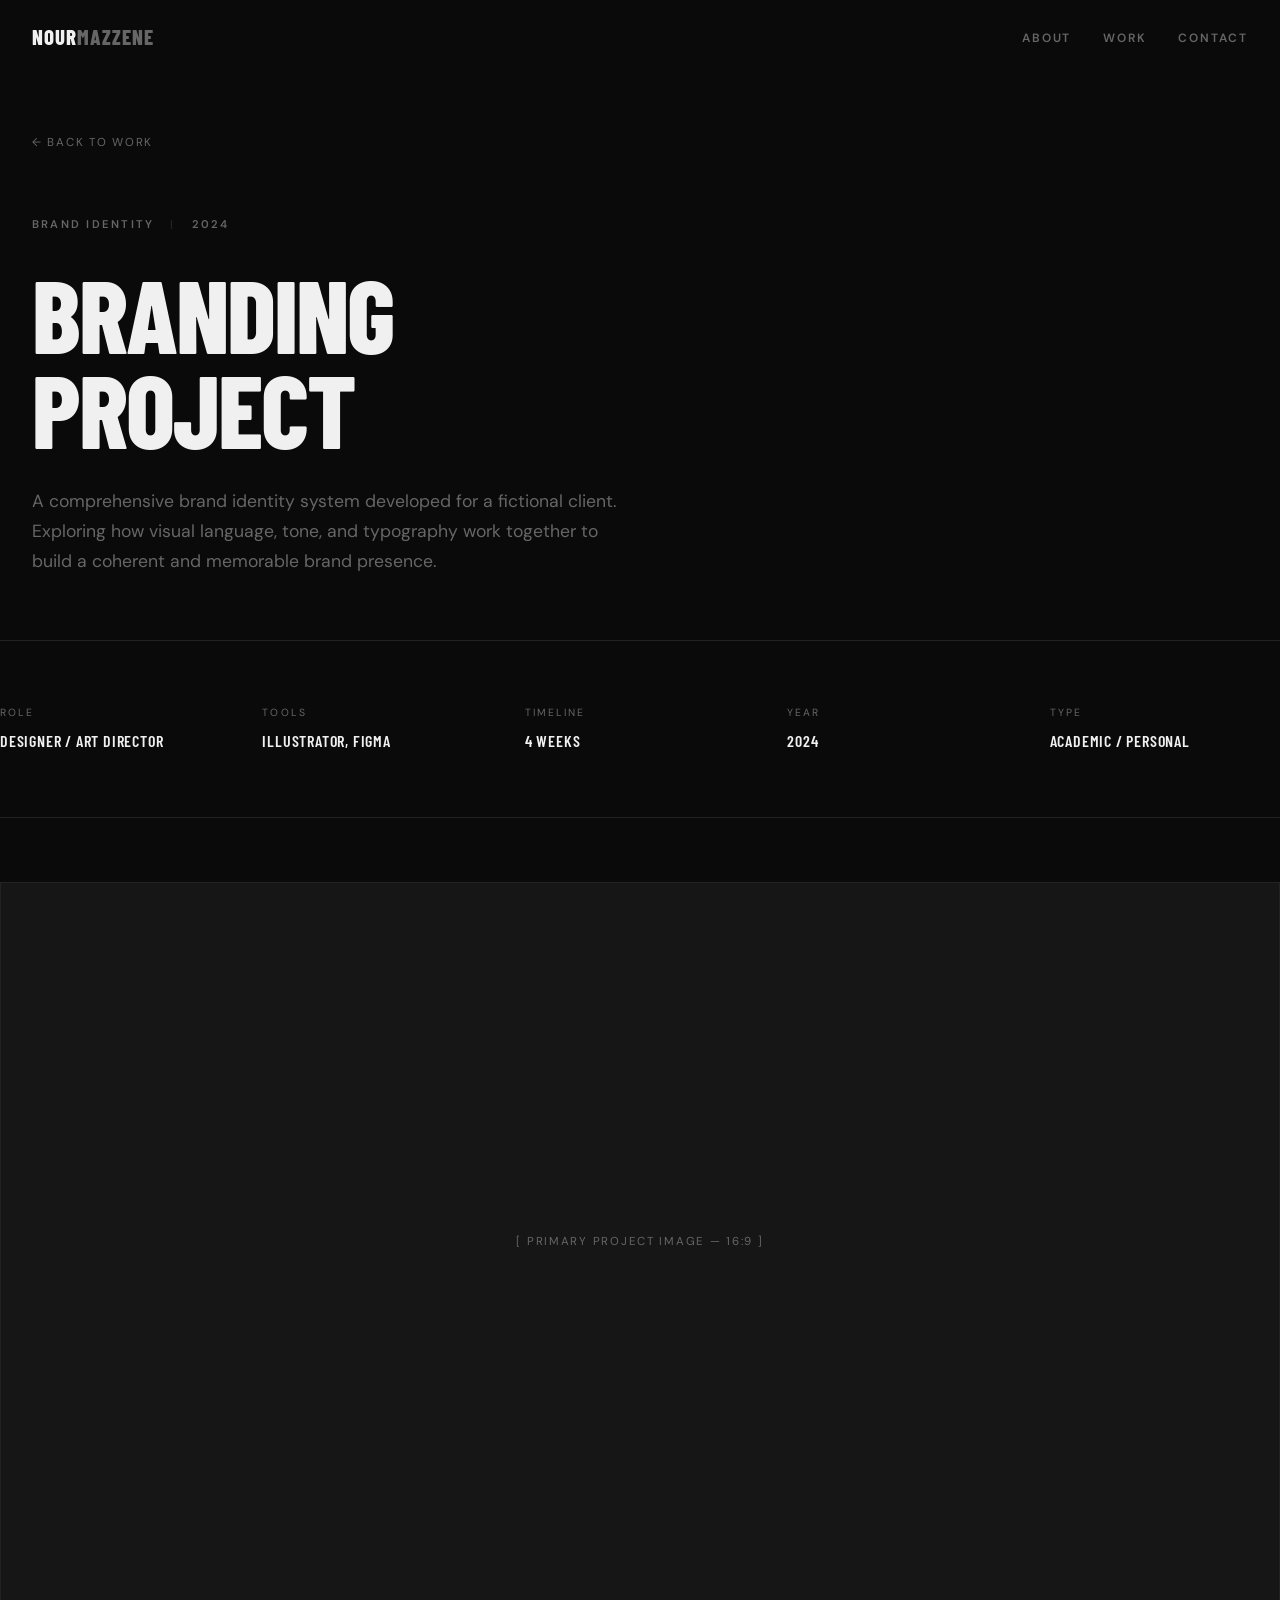
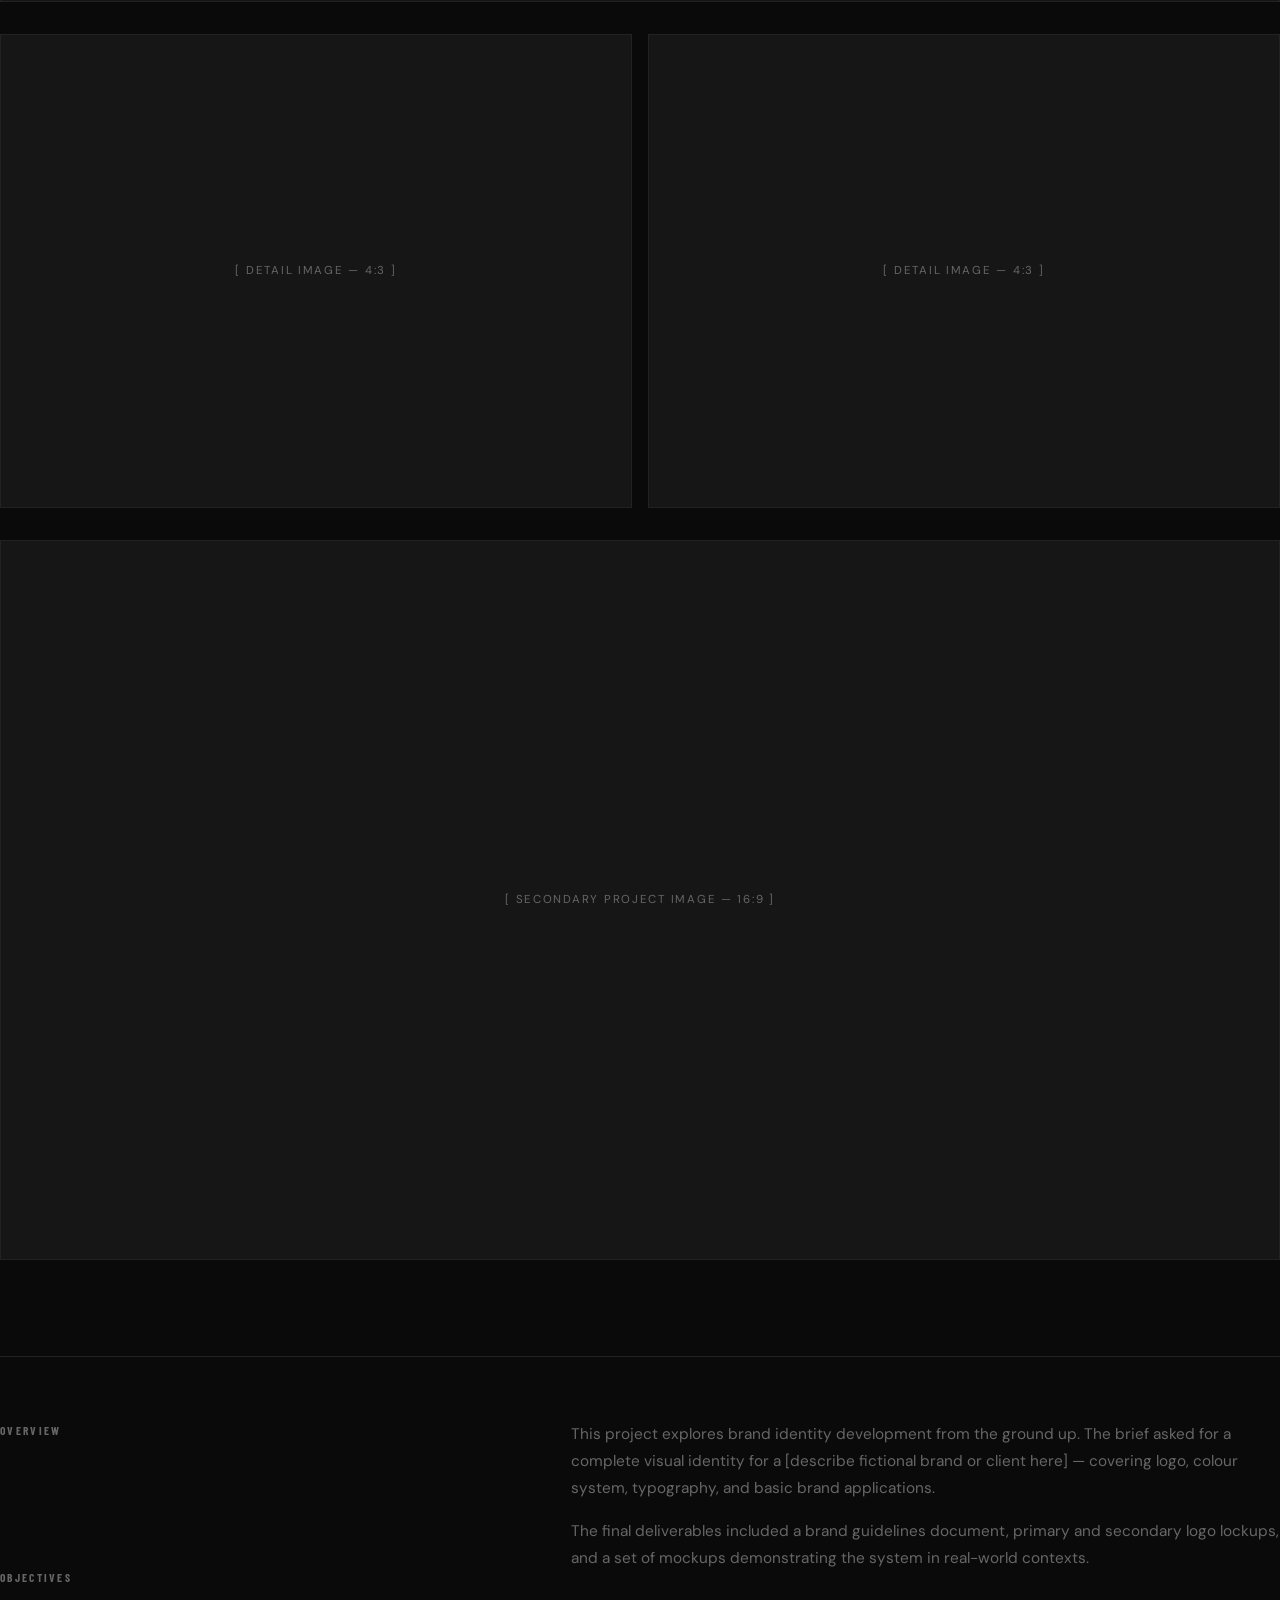
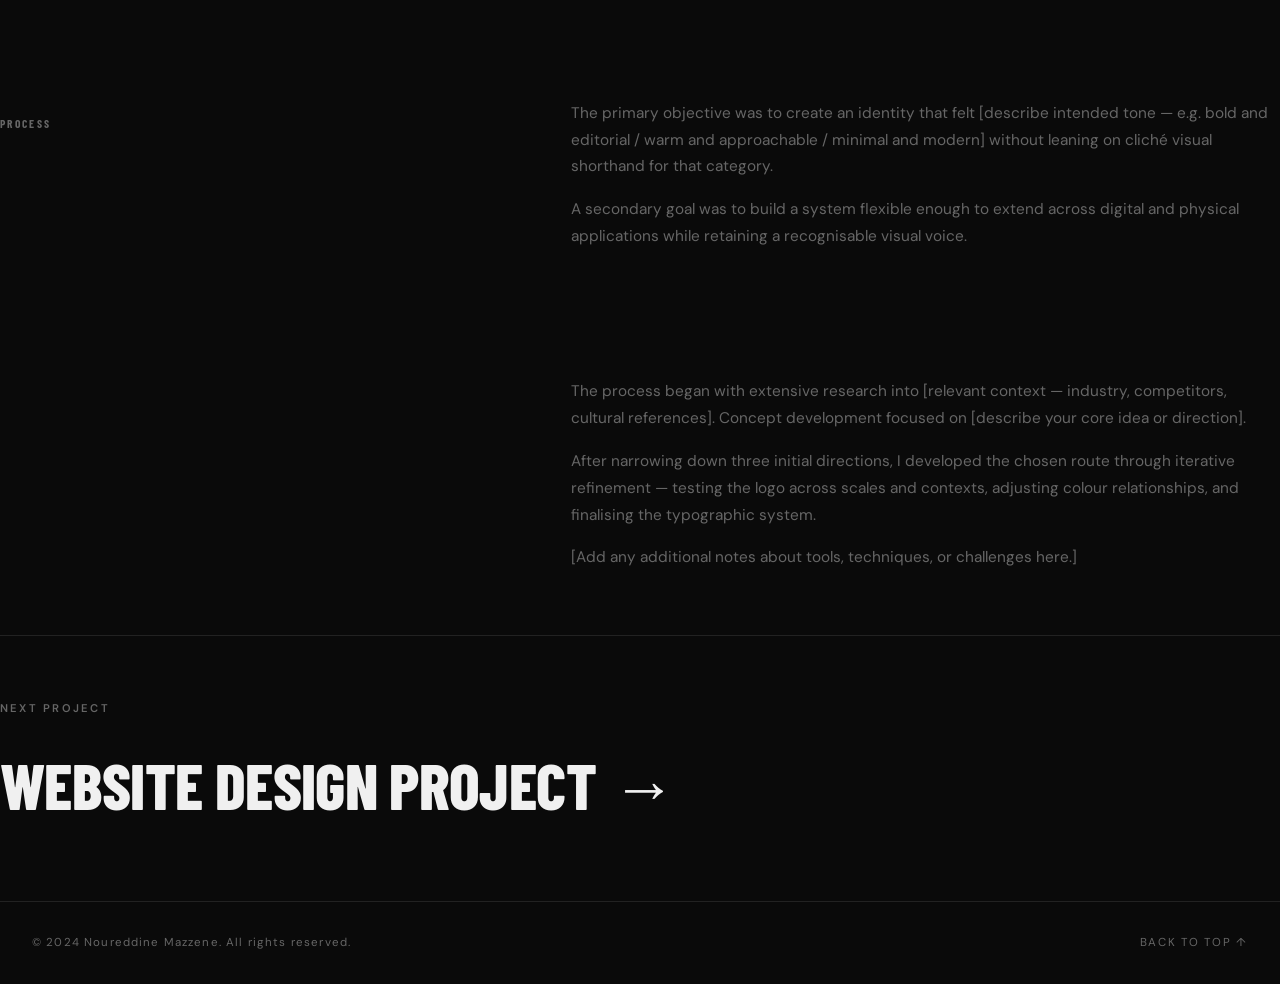
==== portfolio/project-template.html @ fda340e9 "Uploaded Portfolio" ====
<!DOCTYPE html>
<html lang="en">
<head>
  <meta charset="UTF-8" />
  <meta name="viewport" content="width=device-width, initial-scale=1.0" />

  <!-- =====================================================
       PAGE TITLE — replace with the actual project name
       ===================================================== -->
  <title>Project — Noureddine Mazzene</title>
  <meta name="description" content="A detailed look at [Project Name] by [Your Name]." />

  <!-- Google Fonts — same as homepage -->
  <link rel="preconnect" href="https://fonts.googleapis.com" />
  <link rel="preconnect" href="https://fonts.gstatic.com" crossorigin />
  <link href="https://fonts.googleapis.com/css2?family=Barlow+Condensed:ital,wght@0,400;0,600;0,700;0,800;0,900;1,800&family=DM+Sans:wght@300;400;500;600&display=swap" rel="stylesheet" />

  <!-- Main stylesheet — same file used on every page -->
  <link rel="stylesheet" href="css/style.css" />
</head>

<body>

  <!-- =====================================================
       HEADER / NAVIGATION
       — Identical to homepage — copy any changes here too
       ===================================================== -->
  <header class="header" id="header">
    <div class="container">
      <div class="header__inner">

        <!-- Logo / Name — replace "Your Name" -->
        <a href="index.html" class="header__logo">
          Nour<span>Mazzene</span>
        </a>

        <nav class="nav" aria-label="Main navigation">

          <button class="nav__toggle" aria-expanded="false" aria-label="Toggle navigation">
            <span></span>
            <span></span>
            <span></span>
          </button>

          <ul class="nav__list">
            <li><a href="index.html#about"   class="nav__link">About</a></li>
            <li><a href="index.html#work"    class="nav__link">Work</a></li>
            <li><a href="index.html#contact" class="nav__link">Contact</a></li>
          </ul>
        </nav>

      </div>
    </div>
  </header>
  <!-- END HEADER -->


  <!-- =====================================================
       PROJECT HERO
       — Large title and description for this specific project
       ===================================================== -->
  <section class="project-hero">
    <div class="container">

      <!-- Back to work link -->
      <a href="index.html#work" class="project-hero__back">
        ← Back to Work
      </a>

      <!-- Meta row: category tag + year -->
      <div class="project-hero__meta reveal">
        <!-- Replace category and year -->
        <span class="text-label">Brand Identity</span>
        <span class="text-label" style="color: var(--color-border);">|</span>
        <span class="text-label">2024</span>
      </div>

      <!-- Project title — replace with actual project name -->
      <h1 class="project-hero__title reveal">
        Branding<br>Project
      </h1>

      <!-- One or two sentence overview — replace later -->
      <p class="project-hero__description reveal">
        <!-- Replace this text later -->
        A comprehensive brand identity system developed for a fictional
        client. Exploring how visual language, tone, and typography work
        together to build a coherent and memorable brand presence.
      </p>

    </div>
  </section>
  <!-- END PROJECT HERO -->


  <!-- =====================================================
       PROJECT INFO STRIP
       — Role, tools, timeline etc.
       ===================================================== -->
  <div class="project-info container reveal">

    <!-- Replace each value below -->
    <div class="project-info__item">
      <div class="project-info__label">Role</div>
      <!-- Replace with your actual role on this project -->
      <div class="project-info__value">Designer / Art Director</div>
    </div>

    <div class="project-info__item">
      <div class="project-info__label">Tools</div>
      <!-- Replace with tools you used -->
      <div class="project-info__value">Illustrator, Figma</div>
    </div>

    <div class="project-info__item">
      <div class="project-info__label">Timeline</div>
      <!-- Replace with actual timeline -->
      <div class="project-info__value">4 Weeks</div>
    </div>

    <div class="project-info__item">
      <div class="project-info__label">Year</div>
      <!-- Replace with year -->
      <div class="project-info__value">2024</div>
    </div>

    <div class="project-info__item">
      <div class="project-info__label">Type</div>
      <!-- Replace with project type -->
      <div class="project-info__value">Academic / Personal</div>
    </div>

  </div>
  <!-- END PROJECT INFO -->


  <!-- =====================================================
       PROJECT VISUALS
       — Swap placeholder boxes for real images later
       To add a real image:
         Replace <div class="project-visual-full">...</div>
         with    <img src="images/your-project/image1.jpg" alt="Description" class="project-visual-full" style="object-fit:cover;" />
       ===================================================== -->
  <div class="project-visuals container">

    <!-- Full-width image 1 — main hero image for the project -->
    <div class="project-visual-full reveal">
      <!-- Swap in final project image here -->
      [ Primary Project Image — 16:9 ]
    </div>

    <!-- Two-column image grid -->
    <div class="project-visual-grid reveal">

      <div class="project-visual-half">
        <!-- Swap in final project image here -->
        [ Detail Image — 4:3 ]
      </div>

      <div class="project-visual-half">
        <!-- Swap in final project image here -->
        [ Detail Image — 4:3 ]
      </div>

    </div><!-- end .project-visual-grid -->

    <!-- Full-width image 2 — additional overview or detail -->
    <div class="project-visual-full reveal">
      <!-- Swap in final project image here -->
      [ Secondary Project Image — 16:9 ]
    </div>

  </div>
  <!-- END PROJECT VISUALS -->


  <!-- =====================================================
       PROJECT CONTENT
       — Written descriptions: objectives, process, reflection
       ===================================================== -->
  <div class="project-content container">

    <!-- Left column: section headings -->
    <div class="project-content__sidebar">

      <div class="project-content__section reveal">
        <h2 class="project-content__heading">Overview</h2>
      </div>

      <div class="project-content__section reveal" style="margin-top: var(--space-xl);">
        <h2 class="project-content__heading">Objectives</h2>
      </div>

      <div class="project-content__section reveal" style="margin-top: var(--space-xl);">
        <h2 class="project-content__heading">Process</h2>
      </div>

    </div>

    <!-- Right column: text bodies -->
    <div class="project-content__body">

      <!-- Overview / Description — what is this project? -->
      <div class="project-content__section reveal">
        <p class="text-body">
          <!-- Replace this text later -->
          This project explores brand identity development from the ground up.
          The brief asked for a complete visual identity for a [describe fictional
          brand or client here] — covering logo, colour system, typography, and
          basic brand applications.
        </p>
        <p class="text-body">
          <!-- Replace this text later -->
          The final deliverables included a brand guidelines document, primary
          and secondary logo lockups, and a set of mockups demonstrating the
          system in real-world contexts.
        </p>
      </div>

      <!-- Objectives / Intentions — why did you approach it this way? -->
      <div class="project-content__section reveal" style="margin-top: var(--space-xl);">
        <p class="text-body">
          <!-- Replace this text later -->
          The primary objective was to create an identity that felt [describe
          intended tone — e.g. bold and editorial / warm and approachable /
          minimal and modern] without leaning on cliché visual shorthand for
          that category.
        </p>
        <p class="text-body">
          <!-- Replace this text later -->
          A secondary goal was to build a system flexible enough to extend
          across digital and physical applications while retaining a
          recognisable visual voice.
        </p>
      </div>

      <!-- Process — how did you make it? -->
      <div class="project-content__section reveal" style="margin-top: var(--space-xl);">
        <p class="text-body">
          <!-- Replace this text later -->
          The process began with extensive research into [relevant context —
          industry, competitors, cultural references]. Concept development
          focused on [describe your core idea or direction].
        </p>
        <p class="text-body">
          <!-- Replace this text later -->
          After narrowing down three initial directions, I developed the chosen
          route through iterative refinement — testing the logo across scales
          and contexts, adjusting colour relationships, and finalising the
          typographic system.
        </p>
        <p class="text-body">
          <!-- Replace this text later -->
          [Add any additional notes about tools, techniques, or challenges here.]
        </p>
      </div>

    </div><!-- end .project-content__body -->

  </div>
  <!-- END PROJECT CONTENT -->


  <!-- =====================================================
       NEXT PROJECT LINK
       — Leads to the next project page
       ===================================================== -->
  <div class="project-next container">
    <p class="text-label project-next__label">Next Project</p>

    <!-- Replace href with the next project's actual file -->
    <!-- Replace the project name text too -->
    <a href="project-template.html" class="project-next__link">
      <span>Website Design Project</span>
      <span>→</span>
    </a>
  </div>
  <!-- END NEXT PROJECT -->


  <!-- =====================================================
       FOOTER — identical to homepage
       ===================================================== -->
  <footer class="footer">
    <div class="container">
      <div class="footer__inner">
        <!-- Replace "Your Name" -->
        <p class="footer__copy">&copy; 2024 Noureddine Mazzene. All rights reserved.</p>
        <span class="footer__back-top">Back to Top ↑</span>
      </div>
    </div>
  </footer>
  <!-- END FOOTER -->


  <!-- JavaScript — same file as homepage -->
  <script src="js/main.js"></script>

</body>
</html>
---- portfolio/css/style.css ----
/* ============================================================
   PORTFOLIO — style.css
   ============================================================
   Table of Contents:
   01. CSS Variables (colors, fonts, spacing)
   02. Reset & Base
   03. Typography
   04. Layout Utilities
   05. Header & Navigation
   06. Hero Section
   07. About Section
   08. Projects Section
   09. Contact Section
   10. Footer
   11. Project Detail Page
   12. Animations
   13. Responsive Styles
   ============================================================ */


/* ============================================================
   01. CSS VARIABLES
   — Edit colors and fonts here to restyle the whole site
   ============================================================ */
:root {
  /* Colors — swap these to retheme easily */
  --color-bg:           #0a0a0a;   /* main background */
  --color-bg-alt:       #111111;   /* slightly lighter bg for alternating sections */
  --color-surface:      #161616;   /* card / surface backgrounds */
  --color-border:       #222222;   /* subtle borders */
  --color-text:         #f0f0f0;   /* primary text */
  --color-text-muted:   #666666;   /* secondary / subdued text */
  --color-accent:       #ffffff;   /* accent — currently pure white for high contrast */
  --color-accent-dim:   #aaaaaa;   /* dimmer accent for hover states */

  /* Typography — swap Google Font names here */
  --font-display:  'Barlow Condensed', sans-serif;  /* bold display headings */
  --font-body:     'DM Sans', sans-serif;            /* clean readable body */

  /* Spacing scale */
  --space-xs:   0.5rem;
  --space-sm:   1rem;
  --space-md:   2rem;
  --space-lg:   4rem;
  --space-xl:   8rem;
  --space-2xl: 12rem;

  /* Max content width */
  --max-width: 1280px;

  /* Transition */
  --transition: 0.3s ease;
}


/* ============================================================
   02. RESET & BASE
   ============================================================ */
*, *::before, *::after {
  box-sizing: border-box;
  margin: 0;
  padding: 0;
}

html {
  scroll-behavior: smooth;
  font-size: 16px;
}

body {
  background-color: var(--color-bg);
  color: var(--color-text);
  font-family: var(--font-body);
  line-height: 1.6;
  overflow-x: hidden;
  -webkit-font-smoothing: antialiased;
}

img {
  display: block;
  max-width: 100%;
  height: auto;
}

a {
  color: inherit;
  text-decoration: none;
}

ul {
  list-style: none;
}

button {
  cursor: pointer;
  background: none;
  border: none;
  font: inherit;
  color: inherit;
}


/* ============================================================
   03. TYPOGRAPHY
   — Heading scale inspired by editorial boldness
   ============================================================ */

/* Display heading — massive, dominant */
.text-display {
  font-family: var(--font-display);
  font-size: clamp(4rem, 12vw, 10rem);
  font-weight: 800;
  line-height: 0.9;
  letter-spacing: -0.02em;
  text-transform: uppercase;
}

/* Section headings */
.text-heading {
  font-family: var(--font-display);
  font-size: clamp(2rem, 5vw, 4rem);
  font-weight: 700;
  line-height: 1;
  letter-spacing: -0.01em;
  text-transform: uppercase;
}

/* Sub-headings */
.text-subheading {
  font-family: var(--font-display);
  font-size: clamp(1.1rem, 2vw, 1.5rem);
  font-weight: 600;
  letter-spacing: 0.08em;
  text-transform: uppercase;
}

/* Body text */
.text-body {
  font-family: var(--font-body);
  font-size: clamp(0.95rem, 1.2vw, 1.1rem);
  line-height: 1.75;
  color: var(--color-text-muted);
}

/* Eyebrow label — small caps label above a heading */
.text-label {
  font-family: var(--font-body);
  font-size: 0.7rem;
  font-weight: 600;
  letter-spacing: 0.2em;
  text-transform: uppercase;
  color: var(--color-text-muted);
}


/* ============================================================
   04. LAYOUT UTILITIES
   ============================================================ */

/* Inner container — centers and limits content width */
.container {
  width: 100%;
  max-width: var(--max-width);
  margin: 0 auto;
  padding: 0 var(--space-md);
}

/* Generic section padding */
.section {
  padding: var(--space-xl) 0;
}

/* Alternating section background */
.section--alt {
  background-color: var(--color-bg-alt);
}

/* Horizontal divider line */
.divider {
  width: 100%;
  height: 1px;
  background-color: var(--color-border);
  margin: var(--space-md) 0;
}

/* Flex row with gap */
.flex-row {
  display: flex;
  align-items: center;
  gap: var(--space-sm);
}

/* Button styles */
.btn {
  display: inline-block;
  padding: 0.85rem 2rem;
  font-family: var(--font-body);
  font-size: 0.8rem;
  font-weight: 600;
  letter-spacing: 0.15em;
  text-transform: uppercase;
  transition: var(--transition);
}

/* Primary button — white fill */
.btn--primary {
  background-color: var(--color-accent);
  color: var(--color-bg);
}

.btn--primary:hover {
  background-color: var(--color-accent-dim);
}

/* Ghost / outline button */
.btn--ghost {
  border: 1px solid var(--color-border);
  color: var(--color-text);
}

.btn--ghost:hover {
  border-color: var(--color-text);
  color: var(--color-accent);
}


/* ============================================================
   05. HEADER & NAVIGATION
   ============================================================ */
.header {
  position: fixed;
  top: 0;
  left: 0;
  right: 0;
  z-index: 100;
  padding: 1.25rem 0;
  /* Subtle glassmorphism on scroll — JS adds .header--scrolled */
  transition: background-color var(--transition), padding var(--transition);
}

/* When the page is scrolled, JS adds this class */
.header--scrolled {
  background-color: rgba(10, 10, 10, 0.92);
  backdrop-filter: blur(12px);
  -webkit-backdrop-filter: blur(12px);
  border-bottom: 1px solid var(--color-border);
  padding: 0.9rem 0;
}

.header__inner {
  display: flex;
  align-items: center;
  justify-content: space-between;
}

/* Replace "Your Name" with your actual name or initials */
.header__logo {
  font-family: var(--font-display);
  font-size: 1.3rem;
  font-weight: 800;
  letter-spacing: 0.05em;
  text-transform: uppercase;
}

.header__logo span {
  color: var(--color-text-muted);
}

/* Desktop nav links */
.nav__list {
  display: flex;
  align-items: center;
  gap: var(--space-md);
}

.nav__link {
  font-size: 0.75rem;
  font-weight: 600;
  letter-spacing: 0.15em;
  text-transform: uppercase;
  color: var(--color-text-muted);
  transition: color var(--transition);
  position: relative;
}

.nav__link::after {
  content: '';
  position: absolute;
  bottom: -3px;
  left: 0;
  width: 0;
  height: 1px;
  background-color: var(--color-accent);
  transition: width var(--transition);
}

.nav__link:hover {
  color: var(--color-accent);
}

.nav__link:hover::after {
  width: 100%;
}

/* Hamburger menu button — visible on mobile only */
.nav__toggle {
  display: none;
  flex-direction: column;
  justify-content: space-between;
  width: 24px;
  height: 16px;
  cursor: pointer;
}

.nav__toggle span {
  display: block;
  height: 1px;
  background-color: var(--color-text);
  transition: var(--transition);
}

/* Mobile nav open state */
.nav__toggle.is-open span:nth-child(1) {
  transform: translateY(7.5px) rotate(45deg);
}
.nav__toggle.is-open span:nth-child(2) {
  opacity: 0;
}
.nav__toggle.is-open span:nth-child(3) {
  transform: translateY(-7.5px) rotate(-45deg);
}


/* ============================================================
   06. HERO SECTION
   — Full-height opening, editorial layout
   ============================================================ */
.hero {
  position: relative;
  min-height: 100vh;
  display: flex;
  align-items: flex-end;
  padding-bottom: var(--space-lg);
  padding-top: 8rem; /* accounts for fixed header */
  overflow: hidden;
}

/* Large background word — purely decorative, do not remove unless you want a cleaner look */
.hero__bg-text {
  position: absolute;
  top: 50%;
  left: 50%;
  transform: translate(-50%, -50%);
  font-family: var(--font-display);
  font-size: clamp(8rem, 28vw, 24rem);
  font-weight: 900;
  text-transform: uppercase;
  letter-spacing: -0.04em;
  color: transparent;
  -webkit-text-stroke: 1px rgba(255,255,255,0.04);
  white-space: nowrap;
  pointer-events: none;
  user-select: none;
  /* Replace the word "PORTFOLIO" below in the HTML to change this */
}

.hero__content {
  position: relative;
  z-index: 1;
  max-width: 900px;
}

/* Small label above the headline */
.hero__label {
  margin-bottom: var(--space-sm);
}

/* Main headline */
.hero__title {
  font-family: var(--font-display);
  font-size: clamp(3.5rem, 10vw, 9rem);
  font-weight: 800;
  line-height: 0.92;
  letter-spacing: -0.03em;
  text-transform: uppercase;
  margin-bottom: var(--space-md);
}

/* The highlighted word in the headline */
.hero__title em {
  font-style: normal;
  color: transparent;
  -webkit-text-stroke: 1px var(--color-accent);
}

.hero__description {
  max-width: 480px;
  margin-bottom: var(--space-md);
}

.hero__cta {
  display: flex;
  align-items: center;
  gap: var(--space-sm);
}

/* Scroll indicator at bottom */
.hero__scroll-hint {
  position: absolute;
  bottom: 2rem;
  right: 0;
  display: flex;
  align-items: center;
  gap: 0.75rem;
  color: var(--color-text-muted);
  font-size: 0.7rem;
  letter-spacing: 0.2em;
  text-transform: uppercase;
}

.hero__scroll-line {
  width: 40px;
  height: 1px;
  background-color: var(--color-text-muted);
}


/* ============================================================
   07. ABOUT SECTION
   ============================================================ */
.about__grid {
  display: grid;
  grid-template-columns: 1fr 1.4fr;
  gap: var(--space-xl);
  align-items: start;
}

.about__left {
  position: sticky;
  top: 6rem; /* sticks when scrolling */
}

.about__heading {
  margin-top: var(--space-sm);
  margin-bottom: var(--space-md);
}

/* Stats / facts row */
.about__stats {
  display: grid;
  grid-template-columns: 1fr 1fr;
  gap: var(--space-sm);
  margin-top: var(--space-lg);
  padding-top: var(--space-md);
  border-top: 1px solid var(--color-border);
}

.about__stat-number {
  font-family: var(--font-display);
  font-size: 2.5rem;
  font-weight: 800;
  line-height: 1;
  /* Replace these numbers in the HTML */
}

.about__stat-label {
  font-size: 0.75rem;
  color: var(--color-text-muted);
  letter-spacing: 0.1em;
  text-transform: uppercase;
  margin-top: 0.25rem;
}

.about__right p + p {
  margin-top: var(--space-sm);
}

/* Skills / tools tags */
.about__tags {
  display: flex;
  flex-wrap: wrap;
  gap: 0.5rem;
  margin-top: var(--space-md);
}

.about__tag {
  padding: 0.4rem 1rem;
  border: 1px solid var(--color-border);
  font-size: 0.7rem;
  letter-spacing: 0.1em;
  text-transform: uppercase;
  color: var(--color-text-muted);
  /* Add or remove tags in the HTML about section */
}


/* ============================================================
   08. PROJECTS SECTION
   ============================================================ */
.projects__header {
  display: flex;
  align-items: flex-end;
  justify-content: space-between;
  margin-bottom: var(--space-lg);
  padding-bottom: var(--space-md);
  border-bottom: 1px solid var(--color-border);
}

/* Projects list — full width rows, editorial list style */
.projects__list {
  display: flex;
  flex-direction: column;
}

/* Individual project card row */
.project-card {
  display: grid;
  grid-template-columns: 80px 1fr auto;
  align-items: center;
  gap: var(--space-md);
  padding: var(--space-md) 0;
  border-bottom: 1px solid var(--color-border);
  text-decoration: none;
  color: var(--color-text);
  transition: var(--transition);
  position: relative;
  overflow: hidden;
}

/* Hover reveal — background fill */
.project-card::before {
  content: '';
  position: absolute;
  inset: 0;
  background-color: var(--color-surface);
  transform: scaleX(0);
  transform-origin: left;
  transition: transform 0.4s cubic-bezier(0.16, 1, 0.3, 1);
  z-index: 0;
}

.project-card:hover::before {
  transform: scaleX(1);
}

.project-card > * {
  position: relative;
  z-index: 1;
}

/* Project number */
.project-card__number {
  font-family: var(--font-display);
  font-size: 0.75rem;
  font-weight: 700;
  letter-spacing: 0.1em;
  color: var(--color-text-muted);
  transition: color var(--transition);
}

.project-card:hover .project-card__number {
  color: var(--color-accent);
}

.project-card__info {}

/* Project title — gets big on hover */
.project-card__title {
  font-family: var(--font-display);
  font-size: clamp(1.8rem, 3.5vw, 3rem);
  font-weight: 700;
  text-transform: uppercase;
  letter-spacing: -0.01em;
  line-height: 1;
  transition: letter-spacing var(--transition);
}

.project-card:hover .project-card__title {
  letter-spacing: 0.02em;
}

.project-card__meta {
  font-size: 0.75rem;
  color: var(--color-text-muted);
  letter-spacing: 0.1em;
  text-transform: uppercase;
  margin-top: 0.35rem;
}

/* Arrow indicator */
.project-card__arrow {
  font-family: var(--font-display);
  font-size: 1.5rem;
  opacity: 0;
  transform: translateX(-8px);
  transition: opacity var(--transition), transform var(--transition);
}

.project-card:hover .project-card__arrow {
  opacity: 1;
  transform: translateX(0);
}


/* ============================================================
   09. CONTACT SECTION
   ============================================================ */
.contact {
  text-align: center;
  position: relative;
  overflow: hidden;
}

/* Decorative background text */
.contact__bg-text {
  position: absolute;
  bottom: -2rem;
  left: 50%;
  transform: translateX(-50%);
  font-family: var(--font-display);
  font-size: clamp(6rem, 18vw, 16rem);
  font-weight: 900;
  text-transform: uppercase;
  letter-spacing: -0.04em;
  color: transparent;
  -webkit-text-stroke: 1px rgba(255,255,255,0.03);
  white-space: nowrap;
  pointer-events: none;
  user-select: none;
}

.contact__label {
  margin-bottom: var(--space-sm);
}

.contact__heading {
  margin-bottom: var(--space-md);
}

.contact__body {
  max-width: 540px;
  margin: 0 auto var(--space-lg);
}

.contact__links {
  display: flex;
  align-items: center;
  justify-content: center;
  gap: var(--space-md);
  flex-wrap: wrap;
  position: relative;
  z-index: 1;
}

/* Email link — large and direct */
.contact__email {
  font-family: var(--font-display);
  font-size: clamp(1.2rem, 3vw, 2rem);
  font-weight: 700;
  letter-spacing: -0.01em;
  text-transform: uppercase;
  text-decoration: underline;
  text-underline-offset: 6px;
  transition: color var(--transition);
}

.contact__email:hover {
  color: var(--color-text-muted);
}

/* Social links row */
.contact__socials {
  display: flex;
  align-items: center;
  justify-content: center;
  gap: var(--space-md);
  margin-top: var(--space-lg);
  padding-top: var(--space-md);
  border-top: 1px solid var(--color-border);
  position: relative;
  z-index: 1;
}

.contact__social-link {
  font-size: 0.72rem;
  letter-spacing: 0.15em;
  text-transform: uppercase;
  color: var(--color-text-muted);
  transition: color var(--transition);
}

.contact__social-link:hover {
  color: var(--color-accent);
}


/* ============================================================
   10. FOOTER
   ============================================================ */
.footer {
  padding: var(--space-md) 0;
  border-top: 1px solid var(--color-border);
}

.footer__inner {
  display: flex;
  align-items: center;
  justify-content: space-between;
}

.footer__copy {
  font-size: 0.72rem;
  color: var(--color-text-muted);
  letter-spacing: 0.1em;
}

.footer__back-top {
  font-size: 0.72rem;
  letter-spacing: 0.15em;
  text-transform: uppercase;
  color: var(--color-text-muted);
  transition: color var(--transition);
  cursor: pointer;
}

.footer__back-top:hover {
  color: var(--color-accent);
}


/* ============================================================
   11. PROJECT DETAIL PAGE
   — Template for individual project pages
   ============================================================ */

/* Hero section for project detail */
.project-hero {
  padding-top: 8rem;
  padding-bottom: var(--space-lg);
  border-bottom: 1px solid var(--color-border);
}

.project-hero__back {
  display: inline-flex;
  align-items: center;
  gap: 0.5rem;
  font-size: 0.72rem;
  letter-spacing: 0.15em;
  text-transform: uppercase;
  color: var(--color-text-muted);
  transition: color var(--transition);
  margin-bottom: var(--space-lg);
}

.project-hero__back:hover {
  color: var(--color-accent);
}

.project-hero__meta {
  display: flex;
  align-items: center;
  gap: var(--space-sm);
  margin-bottom: var(--space-md);
}

.project-hero__title {
  font-family: var(--font-display);
  font-size: clamp(3rem, 8vw, 7rem);
  font-weight: 800;
  text-transform: uppercase;
  letter-spacing: -0.02em;
  line-height: 0.92;
  margin-bottom: var(--space-md);
}

.project-hero__description {
  max-width: 600px;
  font-size: 1.1rem;
  line-height: 1.7;
  color: var(--color-text-muted);
}

/* Project info grid — details sidebar */
.project-info {
  display: grid;
  grid-template-columns: repeat(auto-fit, minmax(180px, 1fr));
  gap: var(--space-md);
  padding: var(--space-lg) 0;
  border-bottom: 1px solid var(--color-border);
}

.project-info__item {}

.project-info__label {
  font-size: 0.65rem;
  letter-spacing: 0.2em;
  text-transform: uppercase;
  color: var(--color-text-muted);
  margin-bottom: 0.35rem;
}

.project-info__value {
  font-family: var(--font-display);
  font-size: 1rem;
  font-weight: 600;
  text-transform: uppercase;
  letter-spacing: 0.05em;
}

/* Image placeholders */
.project-visuals {
  padding: var(--space-lg) 0;
}

.project-visual-full {
  width: 100%;
  aspect-ratio: 16/9;
  background-color: var(--color-surface);
  border: 1px solid var(--color-border);
  display: flex;
  align-items: center;
  justify-content: center;
  color: var(--color-text-muted);
  font-size: 0.72rem;
  letter-spacing: 0.15em;
  text-transform: uppercase;
  margin-bottom: var(--space-md);
}

/* Two-column image grid */
.project-visual-grid {
  display: grid;
  grid-template-columns: 1fr 1fr;
  gap: var(--space-sm);
  margin-bottom: var(--space-md);
}

.project-visual-half {
  aspect-ratio: 4/3;
  background-color: var(--color-surface);
  border: 1px solid var(--color-border);
  display: flex;
  align-items: center;
  justify-content: center;
  color: var(--color-text-muted);
  font-size: 0.72rem;
  letter-spacing: 0.15em;
  text-transform: uppercase;
}

/* Text content sections for project page */
.project-content {
  display: grid;
  grid-template-columns: 1fr 1.6fr;
  gap: var(--space-xl);
  padding: var(--space-lg) 0;
  border-top: 1px solid var(--color-border);
}

.project-content__section + .project-content__section {
  margin-top: var(--space-lg);
}

.project-content__heading {
  font-family: var(--font-display);
  font-size: 0.72rem;
  font-weight: 700;
  letter-spacing: 0.2em;
  text-transform: uppercase;
  color: var(--color-text-muted);
  margin-bottom: var(--space-sm);
}

.project-content__body p + p {
  margin-top: var(--space-sm);
}

/* Next project link at bottom */
.project-next {
  padding: var(--space-lg) 0;
  border-top: 1px solid var(--color-border);
}

.project-next__label {
  margin-bottom: var(--space-sm);
}

.project-next__link {
  display: flex;
  align-items: center;
  gap: var(--space-sm);
  font-family: var(--font-display);
  font-size: clamp(2rem, 5vw, 4rem);
  font-weight: 800;
  text-transform: uppercase;
  letter-spacing: -0.01em;
  transition: gap var(--transition);
}

.project-next__link:hover {
  gap: var(--space-md);
}


/* ============================================================
   12. ANIMATIONS
   ============================================================ */

/* Fade-in-up — used by JS on scroll reveal */
@keyframes fadeInUp {
  from {
    opacity: 0;
    transform: translateY(24px);
  }
  to {
    opacity: 1;
    transform: translateY(0);
  }
}

/* Elements start invisible — JS removes .is-hidden when in viewport */
.reveal {
  opacity: 0;
  transform: translateY(24px);
  transition: opacity 0.6s cubic-bezier(0.16, 1, 0.3, 1),
              transform 0.6s cubic-bezier(0.16, 1, 0.3, 1);
}

.reveal.is-visible {
  opacity: 1;
  transform: translateY(0);
}

/* Stagger children — add delay increments to child elements */
.reveal-stagger > *:nth-child(1) { transition-delay: 0s; }
.reveal-stagger > *:nth-child(2) { transition-delay: 0.08s; }
.reveal-stagger > *:nth-child(3) { transition-delay: 0.16s; }
.reveal-stagger > *:nth-child(4) { transition-delay: 0.24s; }
.reveal-stagger > *:nth-child(5) { transition-delay: 0.32s; }


/* ============================================================
   13. RESPONSIVE STYLES
   ============================================================ */

/* Tablet — max 1024px */
@media (max-width: 1024px) {
  .about__grid {
    grid-template-columns: 1fr;
    gap: var(--space-lg);
  }

  .about__left {
    position: static;
  }

  .project-content {
    grid-template-columns: 1fr;
    gap: var(--space-lg);
  }
}

/* Mobile — max 768px */
@media (max-width: 768px) {

  /* Show hamburger, hide desktop nav */
  .nav__toggle {
    display: flex;
  }

  .nav__list {
    position: fixed;
    top: 0;
    right: 0;
    bottom: 0;
    width: 80%;
    max-width: 320px;
    background-color: var(--color-bg-alt);
    flex-direction: column;
    justify-content: center;
    align-items: flex-start;
    padding: var(--space-xl) var(--space-lg);
    gap: var(--space-md);
    transform: translateX(100%);
    transition: transform 0.4s cubic-bezier(0.16, 1, 0.3, 1);
    z-index: 90;
    border-left: 1px solid var(--color-border);
  }

  .nav__list.is-open {
    transform: translateX(0);
  }

  .nav__link {
    font-size: 1.2rem;
    letter-spacing: 0.1em;
  }

  /* Project cards — stack on mobile */
  .project-card {
    grid-template-columns: 50px 1fr auto;
    gap: var(--space-sm);
    padding: var(--space-sm) 0;
  }

  .project-card__arrow {
    display: none;
  }

  .projects__header {
    flex-direction: column;
    align-items: flex-start;
    gap: var(--space-sm);
  }

  .contact__heading {
    font-size: clamp(2.5rem, 10vw, 4rem);
  }

  .footer__inner {
    flex-direction: column;
    gap: var(--space-sm);
    text-align: center;
  }

  /* Project detail mobile */
  .project-visual-grid {
    grid-template-columns: 1fr;
  }

  .project-info {
    grid-template-columns: 1fr 1fr;
  }

  :root {
    --space-xl: 5rem;
    --space-2xl: 8rem;
  }
}

/* Small mobile — max 480px */
@media (max-width: 480px) {
  .hero__cta {
    flex-direction: column;
    align-items: flex-start;
  }

  .about__stats {
    grid-template-columns: 1fr;
  }

  .project-info {
    grid-template-columns: 1fr;
  }
}
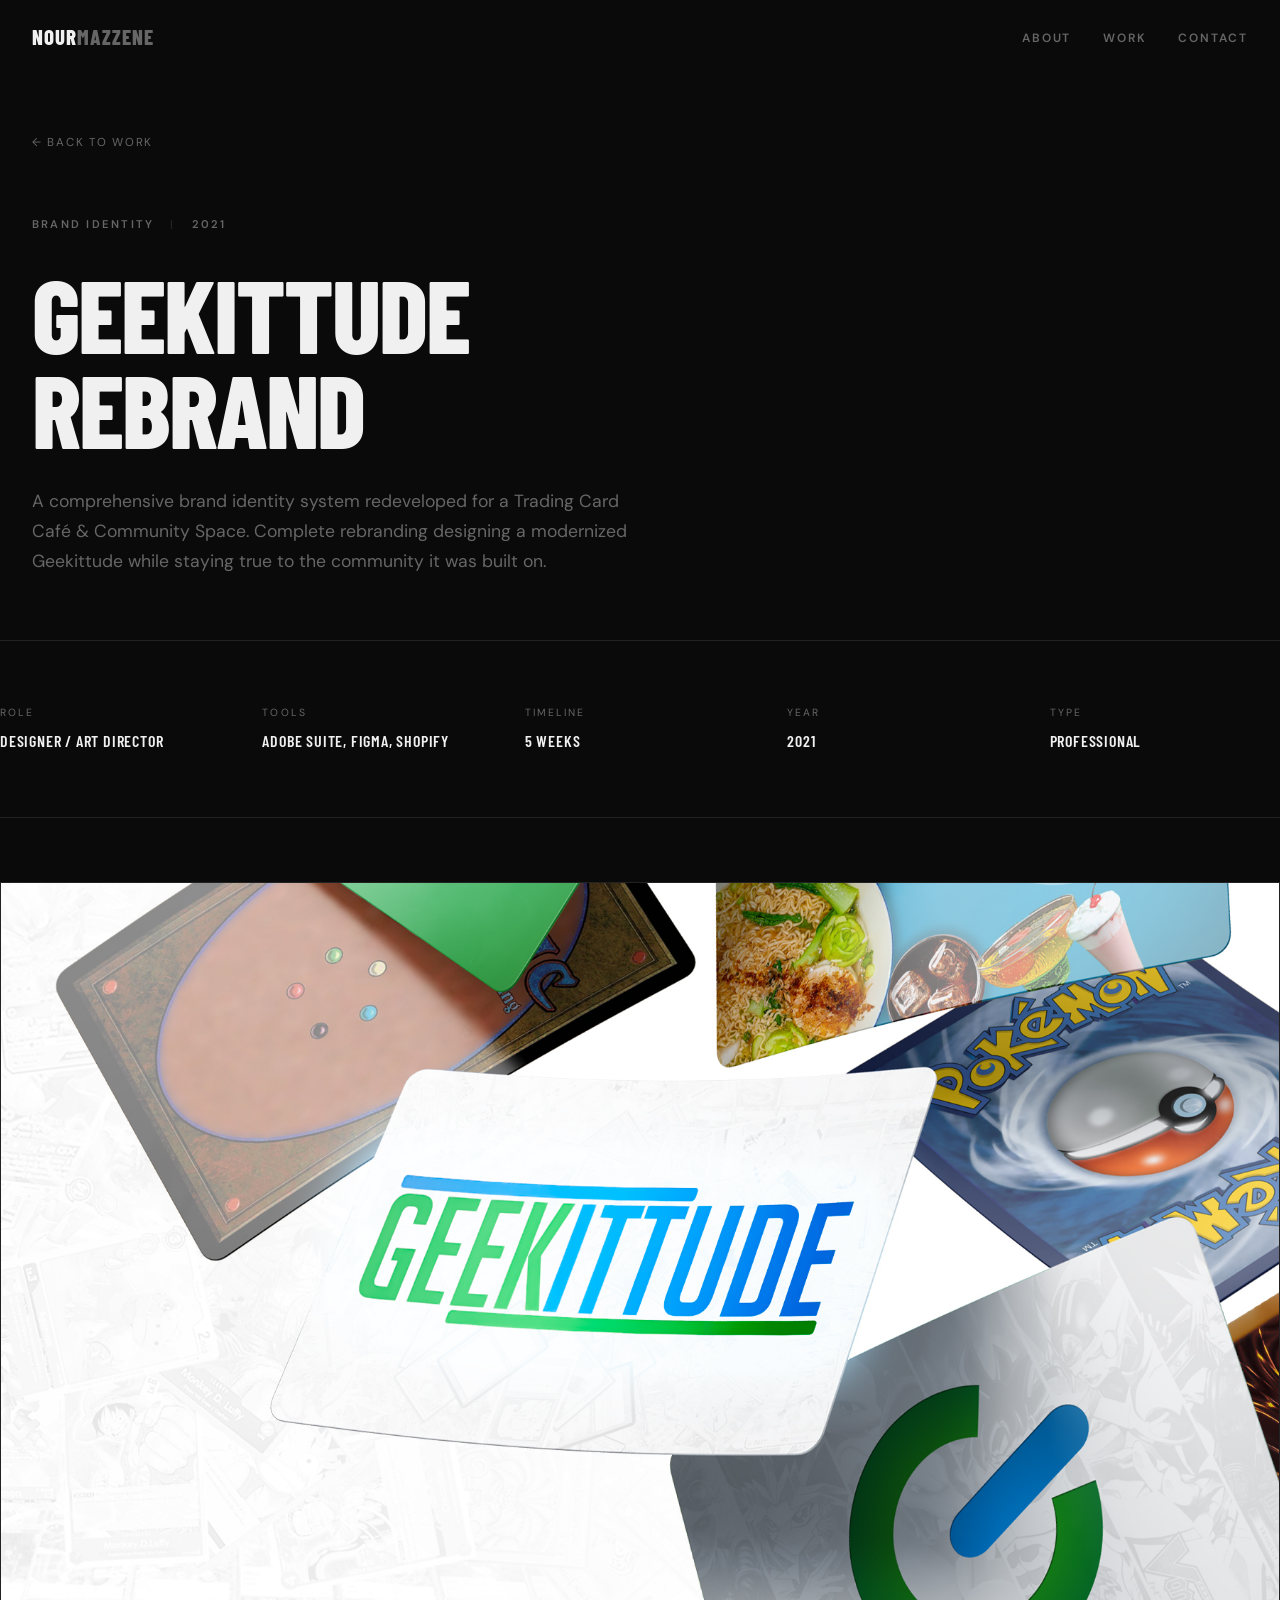
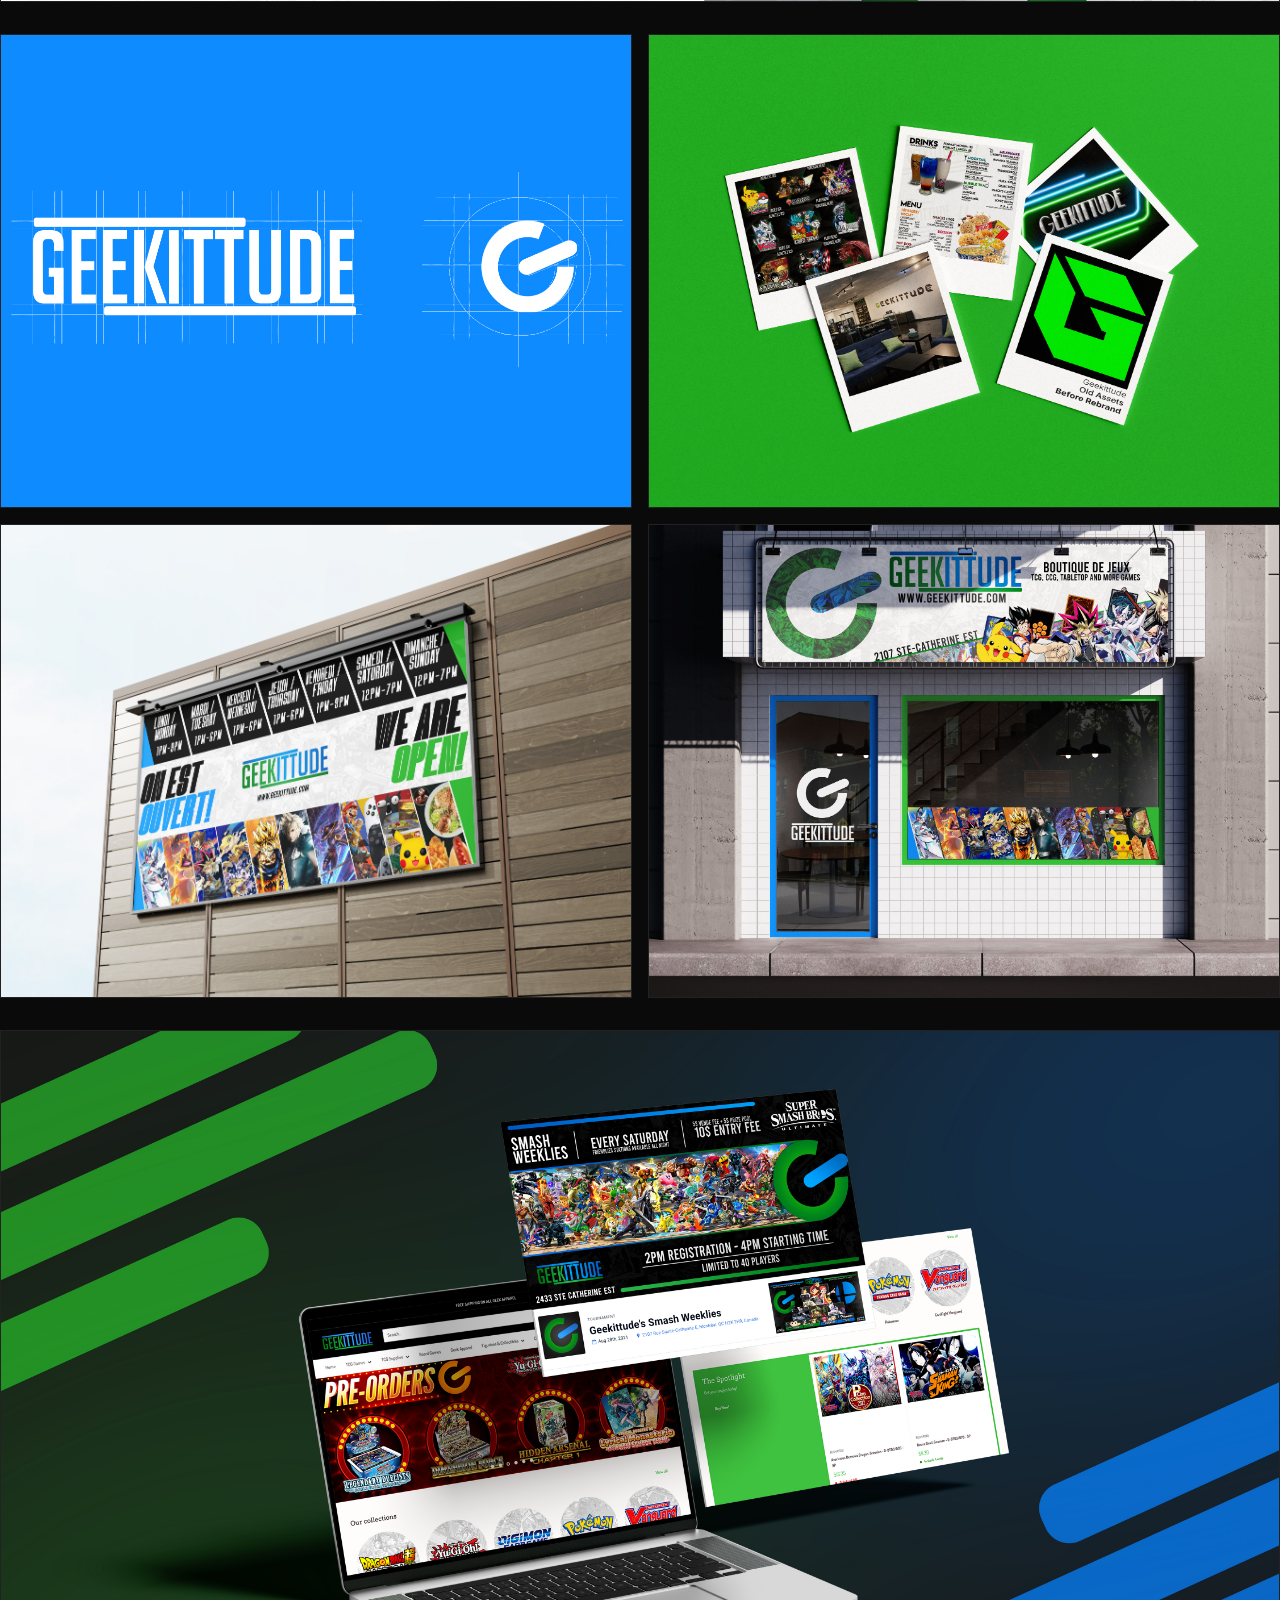
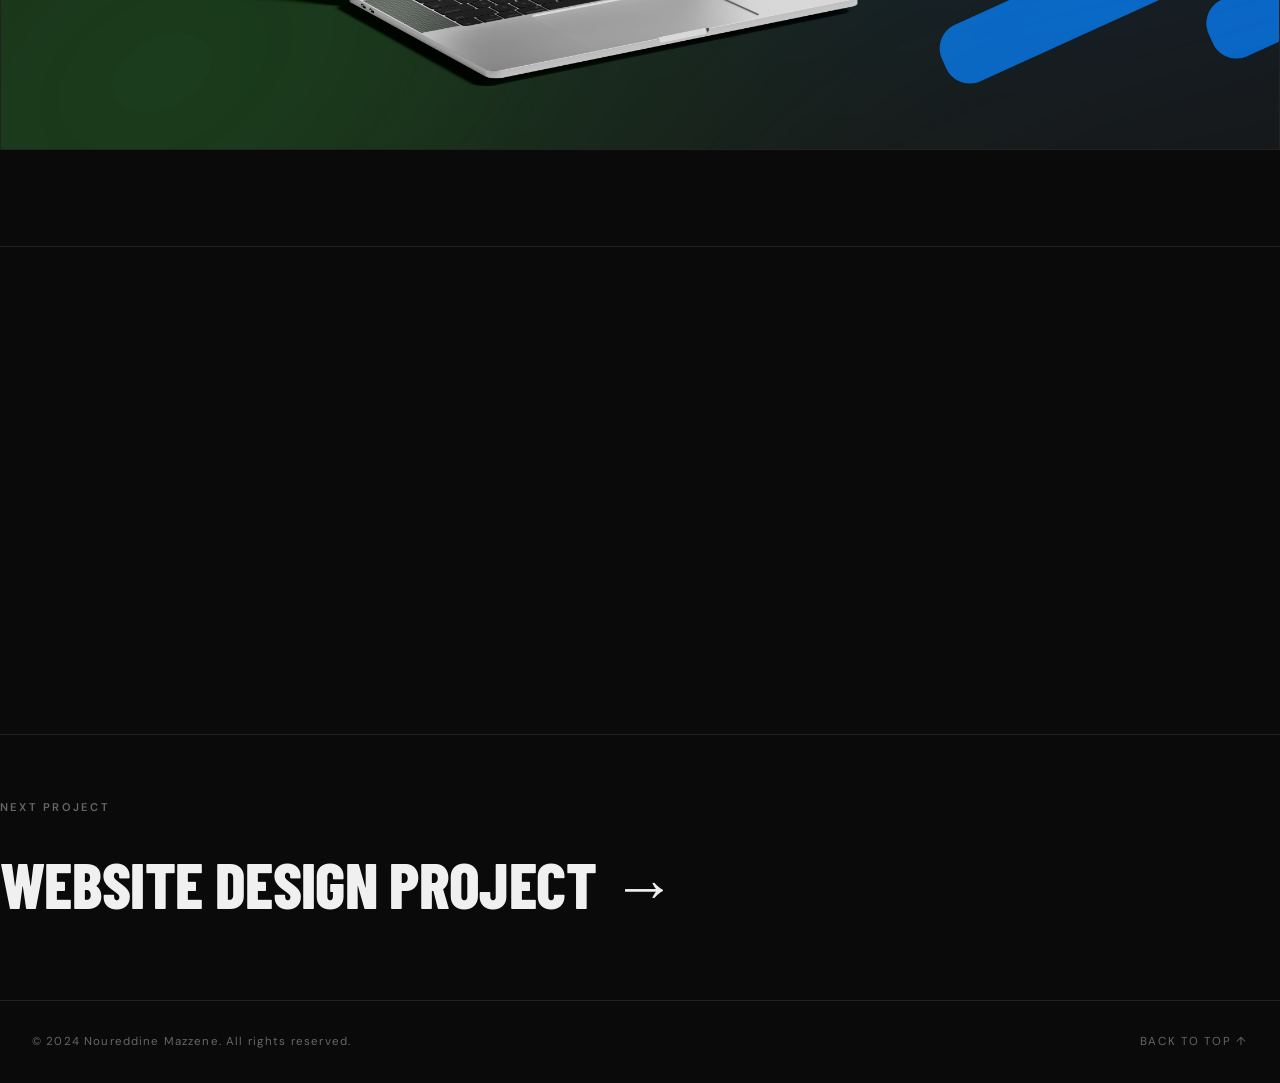
==== commit d5338f8e: "Add files via upload" ====
--- a/portfolio/project-template.html
+++ b/portfolio/project-template.html
@@ -7,7 +7,7 @@
   <!-- =====================================================
        PAGE TITLE — replace with the actual project name
        ===================================================== -->
-  <title>Project — Noureddine Mazzene</title>
+  <title>Geekittude — Noureddine Mazzene</title>
   <meta name="description" content="A detailed look at [Project Name] by [Your Name]." />
 
   <!-- Google Fonts — same as homepage -->
@@ -72,20 +72,19 @@
         <!-- Replace category and year -->
         <span class="text-label">Brand Identity</span>
         <span class="text-label" style="color: var(--color-border);">|</span>
-        <span class="text-label">2024</span>
+        <span class="text-label">2021</span>
       </div>
 
       <!-- Project title — replace with actual project name -->
       <h1 class="project-hero__title reveal">
-        Branding<br>Project
+        Geekittude<br>Rebrand
       </h1>
 
       <!-- One or two sentence overview — replace later -->
       <p class="project-hero__description reveal">
         <!-- Replace this text later -->
-        A comprehensive brand identity system developed for a fictional
-        client. Exploring how visual language, tone, and typography work
-        together to build a coherent and memorable brand presence.
+        A comprehensive brand identity system redeveloped for a Trading Card Café & Community Space.
+        Complete rebranding designing a modernized Geekittude while staying true to the community it was built on.
       </p>
 
     </div>
@@ -109,25 +108,25 @@
     <div class="project-info__item">
       <div class="project-info__label">Tools</div>
       <!-- Replace with tools you used -->
-      <div class="project-info__value">Illustrator, Figma</div>
+      <div class="project-info__value">Adobe Suite, Figma, Shopify</div>
     </div>
 
     <div class="project-info__item">
       <div class="project-info__label">Timeline</div>
       <!-- Replace with actual timeline -->
-      <div class="project-info__value">4 Weeks</div>
+      <div class="project-info__value">5 Weeks</div>
     </div>
 
     <div class="project-info__item">
       <div class="project-info__label">Year</div>
       <!-- Replace with year -->
-      <div class="project-info__value">2024</div>
+      <div class="project-info__value">2021</div>
     </div>
 
     <div class="project-info__item">
       <div class="project-info__label">Type</div>
       <!-- Replace with project type -->
-      <div class="project-info__value">Academic / Personal</div>
+      <div class="project-info__value">Professional</div>
     </div>
 
   </div>
@@ -144,31 +143,25 @@
   <div class="project-visuals container">
 
     <!-- Full-width image 1 — main hero image for the project -->
-    <div class="project-visual-full reveal">
-      <!-- Swap in final project image here -->
-      [ Primary Project Image — 16:9 ]
-    </div>
+    
+     <img src="images/image1.jpg" alt="Description" class="project-visual-full" style="object-fit:cover;" />
+ 
 
     <!-- Two-column image grid -->
     <div class="project-visual-grid reveal">
 
-      <div class="project-visual-half">
-        <!-- Swap in final project image here -->
-        [ Detail Image — 4:3 ]
-      </div>
-
-      <div class="project-visual-half">
-        <!-- Swap in final project image here -->
-        [ Detail Image — 4:3 ]
-      </div>
+      <img src="images/geekittude logo grid.jpeg" alt="Description" class="project-visual-half" style="object-fit:cover;" />
+      <img src="images/geekittude polaroid mockup.jpg" alt="Description" class="project-visual-half" style="object-fit:cover;" />
+      <img src="images/geekittude hours mockup.jpg" alt="Description" class="project-visual-half" style="object-fit:cover;" />
+      <img src="images/geekittude outside mockup.jpeg" alt="Description" class="project-visual-half" style="object-fit:cover;" />
 
     </div><!-- end .project-visual-grid -->
 
     <!-- Full-width image 2 — additional overview or detail -->
-    <div class="project-visual-full reveal">
-      <!-- Swap in final project image here -->
-      [ Secondary Project Image — 16:9 ]
-    </div>
+     <img src="images/geekittude laptop mockup.jpeg" alt="Description" class="project-visual-full" style="object-fit:cover;" />
+
+
+    
 
   </div>
   <!-- END PROJECT VISUALS -->
@@ -204,16 +197,11 @@
       <div class="project-content__section reveal">
         <p class="text-body">
           <!-- Replace this text later -->
-          This project explores brand identity development from the ground up.
-          The brief asked for a complete visual identity for a [describe fictional
-          brand or client here] — covering logo, colour system, typography, and
-          basic brand applications.
-        </p>
-        <p class="text-body">
-          <!-- Replace this text later -->
-          The final deliverables included a brand guidelines document, primary
-          and secondary logo lockups, and a set of mockups demonstrating the
-          system in real-world contexts.
+         The project built on existing assets rather than replacing them. By reducing visual complexity and separating the wordmark from iconography, the new system brings clarity, consistency, and flexibility while staying true to the original brand.
+        </p>
+        <p class="text-body">
+          <!-- Replace this text later -->
+The rebrand focused on simplifying Geekittude’s identity while preserving what made it recognizable. A tall, legible wordmark maintains the brand’s long name, while framing lines reference trading, movement, and community. A standalone “G” icon was introduced to function independently across digital and physical spaces, bridging Geekittude’s gaming and café identities.
         </p>
       </div>
 
@@ -221,16 +209,11 @@
       <div class="project-content__section reveal" style="margin-top: var(--space-xl);">
         <p class="text-body">
           <!-- Replace this text later -->
-          The primary objective was to create an identity that felt [describe
-          intended tone — e.g. bold and editorial / warm and approachable /
-          minimal and modern] without leaning on cliché visual shorthand for
-          that category.
-        </p>
-        <p class="text-body">
-          <!-- Replace this text later -->
-          A secondary goal was to build a system flexible enough to extend
-          across digital and physical applications while retaining a
-          recognisable visual voice.
+
+        </p>
+        <p class="text-body">
+          <!-- Replace this text later -->
+
         </p>
       </div>
 
@@ -238,20 +221,15 @@
       <div class="project-content__section reveal" style="margin-top: var(--space-xl);">
         <p class="text-body">
           <!-- Replace this text later -->
-          The process began with extensive research into [relevant context —
-          industry, competitors, cultural references]. Concept development
-          focused on [describe your core idea or direction].
-        </p>
-        <p class="text-body">
-          <!-- Replace this text later -->
-          After narrowing down three initial directions, I developed the chosen
-          route through iterative refinement — testing the logo across scales
-          and contexts, adjusting colour relationships, and finalising the
-          typographic system.
-        </p>
-        <p class="text-body">
-          <!-- Replace this text later -->
-          [Add any additional notes about tools, techniques, or challenges here.]
+
+        </p>
+        <p class="text-body">
+          <!-- Replace this text later -->
+
+        </p>
+        <p class="text-body">
+          <!-- Replace this text later -->
+
         </p>
       </div>
 
